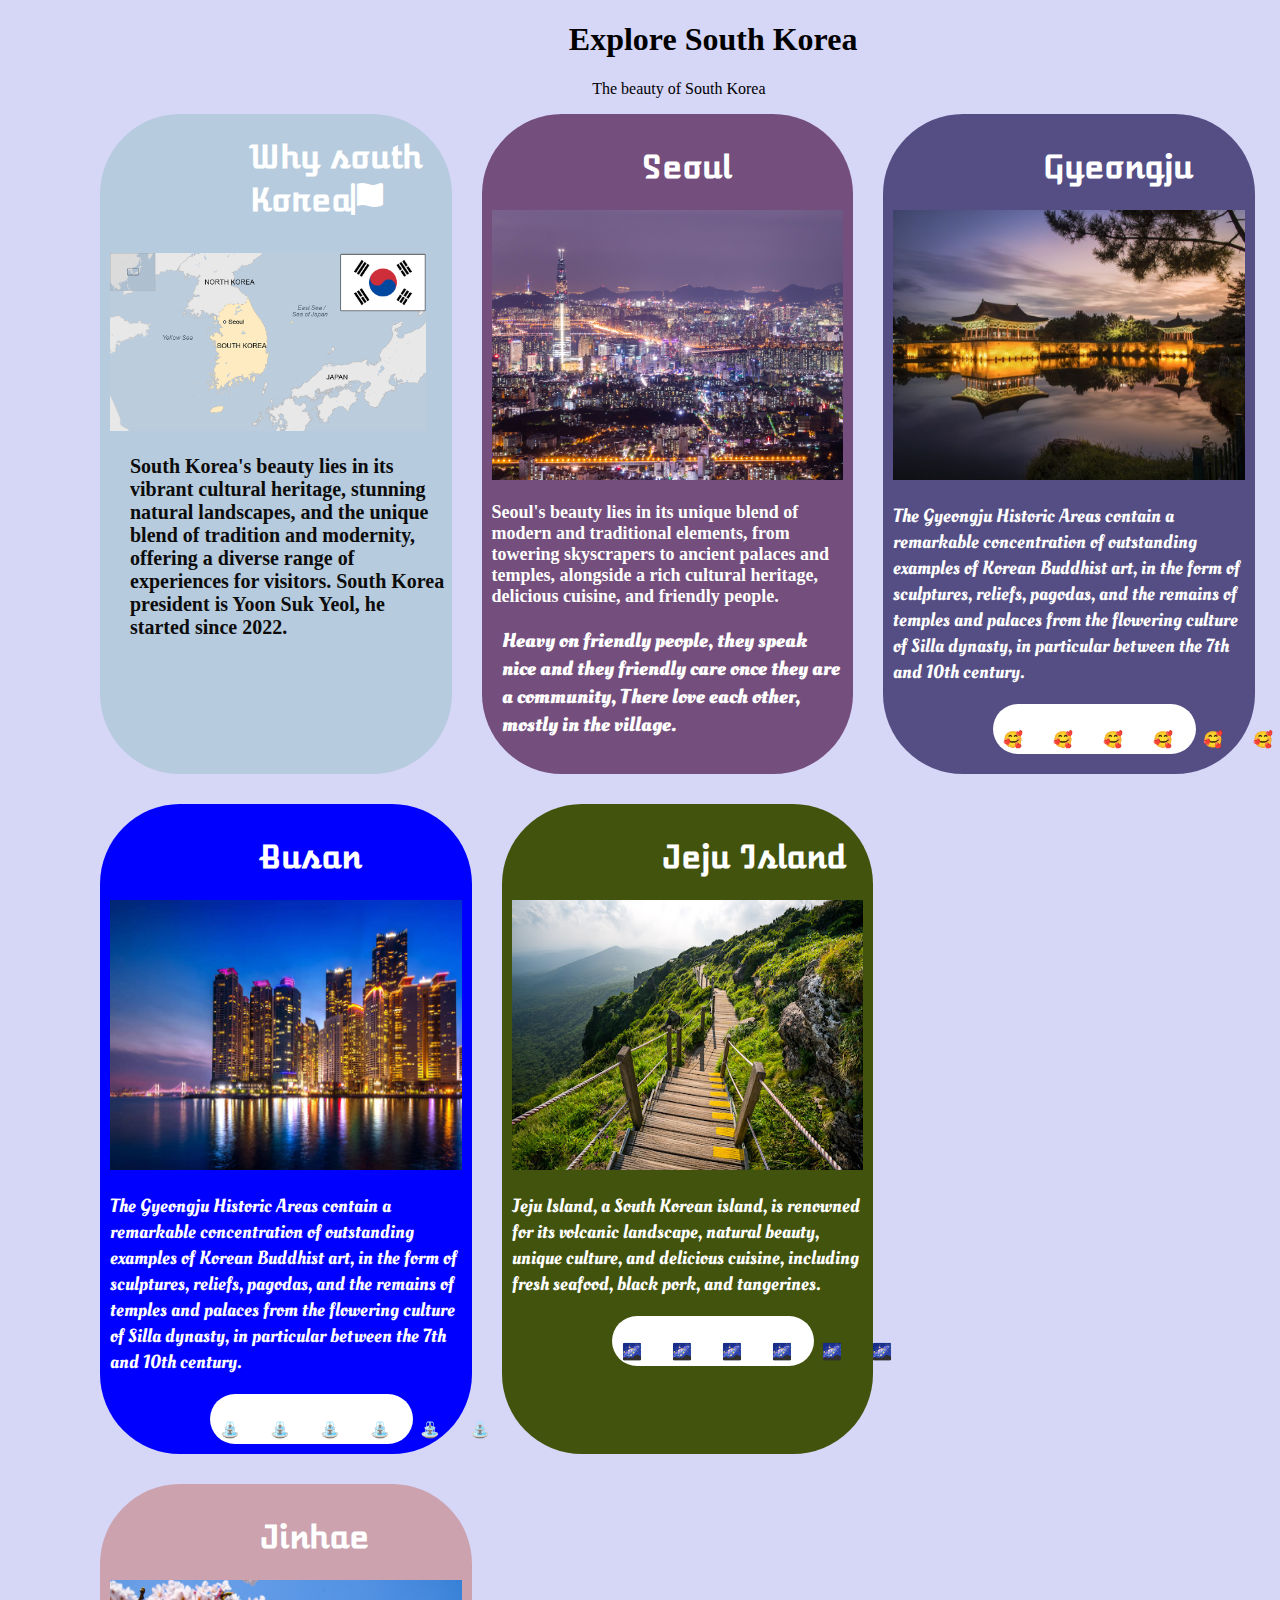
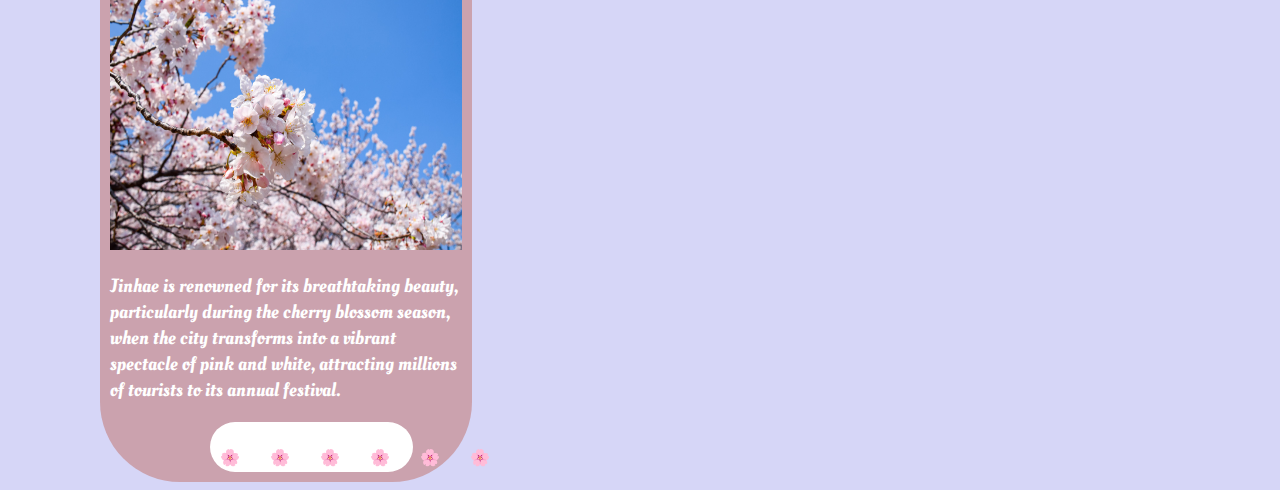
==== explore.html @ 48783c7e "practices" ====
<!DOCTYPE html>
<html lang="en">
<head>
    <meta charset="UTF-8">
    <meta name="viewport" content="width=device-width, initial-scale=1.0">
    <link rel="stylesheet" href="style.css">
    <link rel="stylesheet" href="https://cdnjs.cloudflare.com/ajax/libs/font-awesome/6.0.0-beta3/css/all.min.css">

    <title>South Korea</title>
</head>
<body>
    <h1 class="h1">Explore South Korea</h1>
    <p class="paragraph">The beauty of South Korea</p>
    <div class="beauty-south-korea">
        <!-- What is south Korea -->
        <div class="first-part">
            <h1 class="korea-header">Why south Korea<i class="fa-solid fa-flag" id="flag"></i></h1>
            <img src="images/southkorea.png" class="korea">
            <p class="korea-p">South Korea's beauty lies in its vibrant cultural heritage, stunning natural landscapes, and the unique blend of tradition and modernity, offering a diverse range of experiences for visitors. 
                South Korea president is Yoon Suk Yeol, he started since 2022.
            </p>

        </div>
        <!-- What is the capital city of south Korea -->
        <div class="seoul">
            <h1 class="korea-header">Seoul</h1>
            <img src="images/south-korea2.jpeg" class="korea2">
            <p class="korea-p2">
                Seoul's beauty lies in its unique blend of modern and traditional elements, from towering skyscrapers to ancient palaces and temples, alongside a rich cultural heritage, delicious cuisine, and friendly people. 
            </p>
            <p class="seoul-p2">Heavy on friendly people, they speak nice and they friendly care once they are a community, There love each other, mostly in the village.</p>
        </div>
        <!-- Historical part od South Korea -->
        <div class="gyeongju">
            <h1 class="korea-header">Gyeongju</h1>
            <img src="images/gongyjuj.jpg" class="korea2">
            <p class="korea-p3">
                The Gyeongju Historic Areas contain a remarkable concentration of outstanding examples of Korean Buddhist art, in the form of sculptures, reliefs, pagodas, and the remains of temples and palaces from the flowering culture of Silla dynasty, in particular between the 7th and 10th century.
            </p>
            <div class="emojis">
                <p> &#129392;</p><p> &#129392;</p> <p> &#129392;</p> <p> &#129392;</p> <p> &#129392;</p> <p> &#129392;</p>
            </div>
        </div>
        <!-- another part -->
        <div class="busan">
            <h1 class="korea-header">Busan </h1>
            <img src="images/busan-city.jpg" class="korea2">
            <p class="korea-p3">
                The Gyeongju Historic Areas contain a remarkable concentration of outstanding examples of Korean Buddhist art, in the form of sculptures, reliefs, pagodas, and the remains of temples and palaces from the flowering culture of Silla dynasty, in particular between the 7th and 10th century.
            </p>
            <div class="emojis">
                <p>&#x26F2;</p><p>&#x26F2;</p><p>&#x26F2;</p><p>&#x26F2;</p><p>&#x26F2;</p><p>&#x26F2;</p>
            </div>
        </div>
        <!-- second another part -->
        <div class="jeju-island">
            <h1 class="korea-header">Jeju Island </h1>
            <img src="images/jeju1.jpg" class="jeju">
            <p class="korea-p3">
                Jeju Island, a South Korean island, is renowned for its volcanic landscape, natural beauty, unique culture, and delicious cuisine, including fresh seafood, black pork, and tangerines. 
            </p>
            <div class="emojis">
                <p>&#x1F30C;</p><p>&#x1F30C;</p><p>&#x1F30C;</p><p>&#x1F30C;</p><p>&#x1F30C;</p><p>&#x1F30C;</p>
            </div>
        </div>
        <!-- Another part -->
        <div class="jinhae">
            <h1 class="korea-header">Jinhae </h1>
            <img src="images/Jinhae-cherry-blossoms-closeup.jpg" class="jeju">
            <p class="korea-p3">
                Jinhae is renowned for its breathtaking beauty, particularly during the cherry blossom season, when the city transforms into a vibrant spectacle of pink and white, attracting millions of tourists to its annual festival. 
            </p>
            <div class="emojis">
                <p>&#127800;</p><p>&#127800;</p><p>&#127800;</p><p>&#127800;</p><p>&#127800;</p><p>&#127800;</p>
            </div>
        </div>


    </div>
    
</body>
</html>
---- style.css ----
@import url('https://fonts.googleapis.com/css2?family=Atomic+Age&family=Lilita+One&family=Merriweather:ital,opsz,wght@0,18..144,300..900;1,18..144,300..900&family=Open+Sans:ital,wght@0,300..800;1,300..800&family=Playwrite+HU:wght@100..400&family=Rowdies:wght@300;400;700&family=UnifrakturMaguntia&display=swap');
@import url('https://fonts.googleapis.com/css2?family=Noto+Serif+KR:wght@200..900&family=Oleo+Script:wght@400;700&display=swap');
.first-part{
    width: 30%;
    height: 70vh;
    background-color: #b6cbdd;
    padding-bottom: 30px;
    border-top-left-radius: 80px;
    border-top-right-radius: 80px;
    border-bottom-right-radius: 80px;
    border-bottom-left-radius: 80px;
  }
  .korea{
    width: 90%;
    margin: 10px;
 
  }
  .korea-header{
    margin-left: 150px;
    color: white;
    font-family: "Atomic Age", system-ui;
 
  }
  .korea-p{
    font-size: 20px;
    font-weight:bolder;
    width: 90%;
    margin-top: 10px;
    color: rgb(12, 12, 12);
    justify-content: center;
    padding-left: 30px;

  }
  .seoul{
    width:30%;
    background-color: #744e7c;
    border-top-left-radius: 80px;
    border-top-right-radius: 80px;
    border-bottom-right-radius: 80px;
    border-bottom-left-radius: 80px;
    padding: 10px;

  }
  .korea2{
    width:100%;
    height: 30vh;

  }
  .korea-p2{
    color: white;
    font-weight: bolder;
    font-size: 18px;
  }
  .beauty-south-korea{
    display: flex;
    flex-wrap: wrap;
    gap: 30px;
  }
  .seoul-p2{
    color: white;
    font-size: 20px;
    font-family: "Oleo Script", system-ui;
    font-weight: bold;
    padding-left: 10px;
  }
  .emojis{
    display: flex;
    gap: 30px;
    margin-left: 100px;
    padding: 10px;
    width: 52%;
    height: 30px;
    background-color: white;
    border-radius: 30px;
  }
  .korea-p3{
    font-family: "Oleo Script", system-ui;
    color: white;
    font-size: 19px;
  }
 .gyeongju{
    background-color: #554e84;
    width:30%;
    border-top-left-radius: 80px;
    border-top-right-radius: 80px;
    border-bottom-right-radius: 80px;
    border-bottom-left-radius: 80px;
    padding: 10px;

 }
 .busan{
    width:30%;
    border-top-left-radius: 80px;
    border-top-right-radius: 80px;
    border-bottom-right-radius: 80px;
    border-bottom-left-radius: 80px;
    padding: 10px;
    background-color: blue;
 }
 .jeju{
    width: 100%;
    height: 30vh;

 }
 .jeju-island{
    width:30%;
    border-top-left-radius: 80px;
    border-top-right-radius: 80px;
    border-bottom-right-radius: 80px;
    border-bottom-left-radius: 80px;
    padding: 10px;
    background-color: #42530d;


 }
 .jinhae{
  width:30%;
    border-top-left-radius: 80px;
    border-top-right-radius: 80px;
    border-bottom-right-radius: 80px;
    border-bottom-left-radius: 80px;
    padding: 10px;
    background-color: #cba2ae;
    
 }
 .h1{
  margin-left: 40%;
 }
 .paragraph{
  margin-left: 42%;
 }
 body{
  margin-left: 100px;
  justify-content: center;
  background-color: rgb(214, 214, 247);

 }
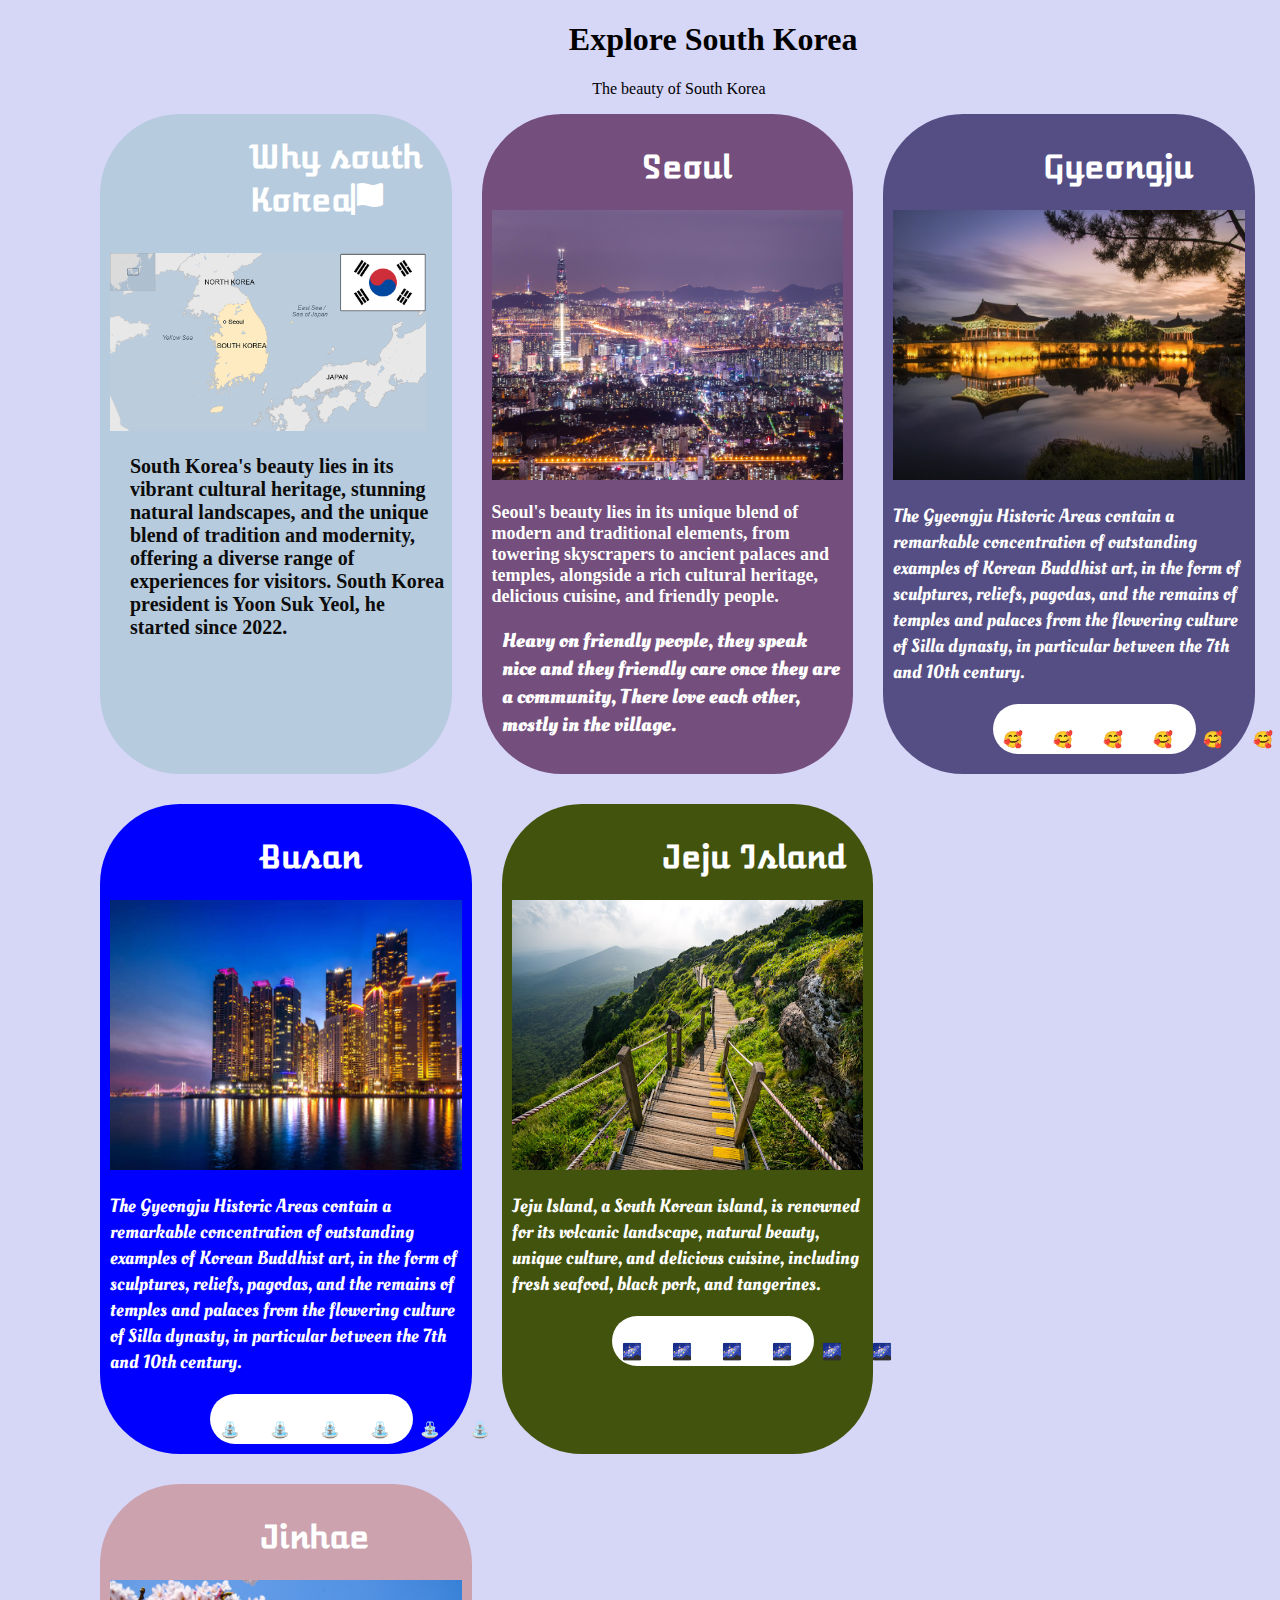
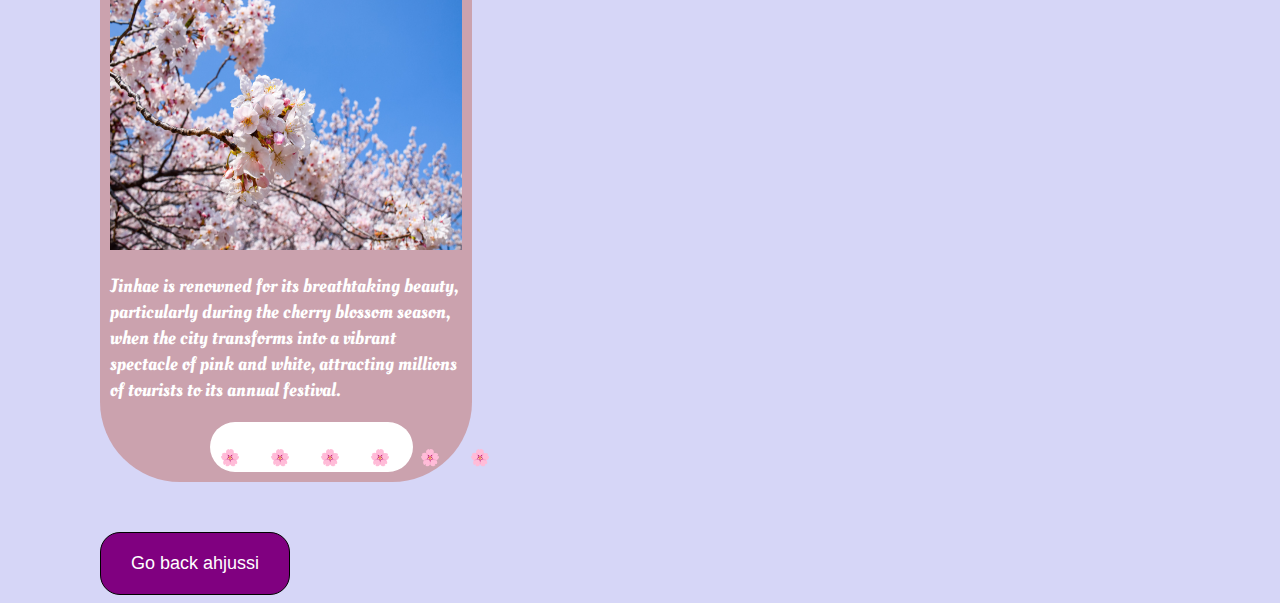
==== commit 269f83cd: "tourism" ====
--- a/explore.html
+++ b/explore.html
@@ -9,14 +9,14 @@
     <title>South Korea</title>
 </head>
 <body>
-    <h1 class="h1">Explore South Korea</h1>
-    <p class="paragraph">The beauty of South Korea</p>
+    <h1 class="header-title">Explore South Korea</h1>
+    <p class="header-paragraph">The beauty of South Korea</p>
     <div class="beauty-south-korea">
         <!-- What is south Korea -->
-        <div class="first-part">
+        <div class="first-part-korea">
             <h1 class="korea-header">Why south Korea<i class="fa-solid fa-flag" id="flag"></i></h1>
             <img src="images/southkorea.png" class="korea">
-            <p class="korea-p">South Korea's beauty lies in its vibrant cultural heritage, stunning natural landscapes, and the unique blend of tradition and modernity, offering a diverse range of experiences for visitors. 
+            <p class="korea-paragraph">South Korea's beauty lies in its vibrant cultural heritage, stunning natural landscapes, and the unique blend of tradition and modernity, offering a diverse range of experiences for visitors. 
                 South Korea president is Yoon Suk Yeol, he started since 2022.
             </p>
 
@@ -25,16 +25,16 @@
         <div class="seoul">
             <h1 class="korea-header">Seoul</h1>
             <img src="images/south-korea2.jpeg" class="korea2">
-            <p class="korea-p2">
+            <p class="korea-paragraph2">
                 Seoul's beauty lies in its unique blend of modern and traditional elements, from towering skyscrapers to ancient palaces and temples, alongside a rich cultural heritage, delicious cuisine, and friendly people. 
             </p>
-            <p class="seoul-p2">Heavy on friendly people, they speak nice and they friendly care once they are a community, There love each other, mostly in the village.</p>
+            <p class="seoul-paragraph2">Heavy on friendly people, they speak nice and they friendly care once they are a community, There love each other, mostly in the village.</p>
         </div>
         <!-- Historical part od South Korea -->
         <div class="gyeongju">
             <h1 class="korea-header">Gyeongju</h1>
             <img src="images/gongyjuj.jpg" class="korea2">
-            <p class="korea-p3">
+            <p class="korea-paragraph3">
                 The Gyeongju Historic Areas contain a remarkable concentration of outstanding examples of Korean Buddhist art, in the form of sculptures, reliefs, pagodas, and the remains of temples and palaces from the flowering culture of Silla dynasty, in particular between the 7th and 10th century.
             </p>
             <div class="emojis">
@@ -45,7 +45,7 @@
         <div class="busan">
             <h1 class="korea-header">Busan </h1>
             <img src="images/busan-city.jpg" class="korea2">
-            <p class="korea-p3">
+            <p class="korea-paragraph3">
                 The Gyeongju Historic Areas contain a remarkable concentration of outstanding examples of Korean Buddhist art, in the form of sculptures, reliefs, pagodas, and the remains of temples and palaces from the flowering culture of Silla dynasty, in particular between the 7th and 10th century.
             </p>
             <div class="emojis">
@@ -56,7 +56,7 @@
         <div class="jeju-island">
             <h1 class="korea-header">Jeju Island </h1>
             <img src="images/jeju1.jpg" class="jeju">
-            <p class="korea-p3">
+            <p class="korea-paragraph3">
                 Jeju Island, a South Korean island, is renowned for its volcanic landscape, natural beauty, unique culture, and delicious cuisine, including fresh seafood, black pork, and tangerines. 
             </p>
             <div class="emojis">
@@ -67,7 +67,7 @@
         <div class="jinhae">
             <h1 class="korea-header">Jinhae </h1>
             <img src="images/Jinhae-cherry-blossoms-closeup.jpg" class="jeju">
-            <p class="korea-p3">
+            <p class="korea-paragraph3">
                 Jinhae is renowned for its breathtaking beauty, particularly during the cherry blossom season, when the city transforms into a vibrant spectacle of pink and white, attracting millions of tourists to its annual festival. 
             </p>
             <div class="emojis">
@@ -77,6 +77,7 @@
 
 
     </div>
+    <button class="back" type="submit" ><a href="index.html" class="back-up">Go back ahjussi</a></button>
     
 </body>
 </html>--- a/style.css
+++ b/style.css
@@ -1,6 +1,6 @@
 @import url('https://fonts.googleapis.com/css2?family=Atomic+Age&family=Lilita+One&family=Merriweather:ital,opsz,wght@0,18..144,300..900;1,18..144,300..900&family=Open+Sans:ital,wght@0,300..800;1,300..800&family=Playwrite+HU:wght@100..400&family=Rowdies:wght@300;400;700&family=UnifrakturMaguntia&display=swap');
 @import url('https://fonts.googleapis.com/css2?family=Noto+Serif+KR:wght@200..900&family=Oleo+Script:wght@400;700&display=swap');
-.first-part{
+.first-part-korea{
     width: 30%;
     height: 70vh;
     background-color: #b6cbdd;
@@ -21,7 +21,7 @@
     font-family: "Atomic Age", system-ui;
  
   }
-  .korea-p{
+  .korea-paragraph{
     font-size: 20px;
     font-weight:bolder;
     width: 90%;
@@ -46,7 +46,7 @@
     height: 30vh;
 
   }
-  .korea-p2{
+  .korea-paragraph2{
     color: white;
     font-weight: bolder;
     font-size: 18px;
@@ -56,7 +56,7 @@
     flex-wrap: wrap;
     gap: 30px;
   }
-  .seoul-p2{
+  .seoul-paragraph2{
     color: white;
     font-size: 20px;
     font-family: "Oleo Script", system-ui;
@@ -73,7 +73,7 @@
     background-color: white;
     border-radius: 30px;
   }
-  .korea-p3{
+  .korea-paragraph3{
     font-family: "Oleo Script", system-ui;
     color: white;
     font-size: 19px;
@@ -123,10 +123,10 @@
     background-color: #cba2ae;
     
  }
- .h1{
+ .header-title{
   margin-left: 40%;
  }
- .paragraph{
+ .header-paragraph{
   margin-left: 42%;
  }
  body{
@@ -134,4 +134,43 @@
   justify-content: center;
   background-color: rgb(214, 214, 247);
 
+ }
+ .back{
+  padding: 20px 30px;
+  font-size: 18px;
+  background-color:purple;
+  color: white;
+  border: 1px solid black;
+  cursor: pointer;
+  border-radius: 20px;
+  margin-top: 50px;
+ }
+ .back:hover{
+  background-color: blue;
+  font-weight: bolder;
+ }
+ .seoul:hover{
+  background-color: rgba(52, 70, 226, 0.6);
+ }
+ .gyeongju:hover{
+  background-color: #42530d;
+ }
+ .busan:hover{
+  background-color: purple;
+ }
+ .jeju-island:hover{
+  background-color: #cba2ae;
+ }
+ .jinhae:hover{
+  background-color: blue;
+ }
+ .first-part-korea:hover{
+  background-color: #42530d;
+ }
+ .korea-paragraph:hover{
+  color: white;
+ }
+ .back-up{
+  color: white;
+  text-decoration: none;
  }